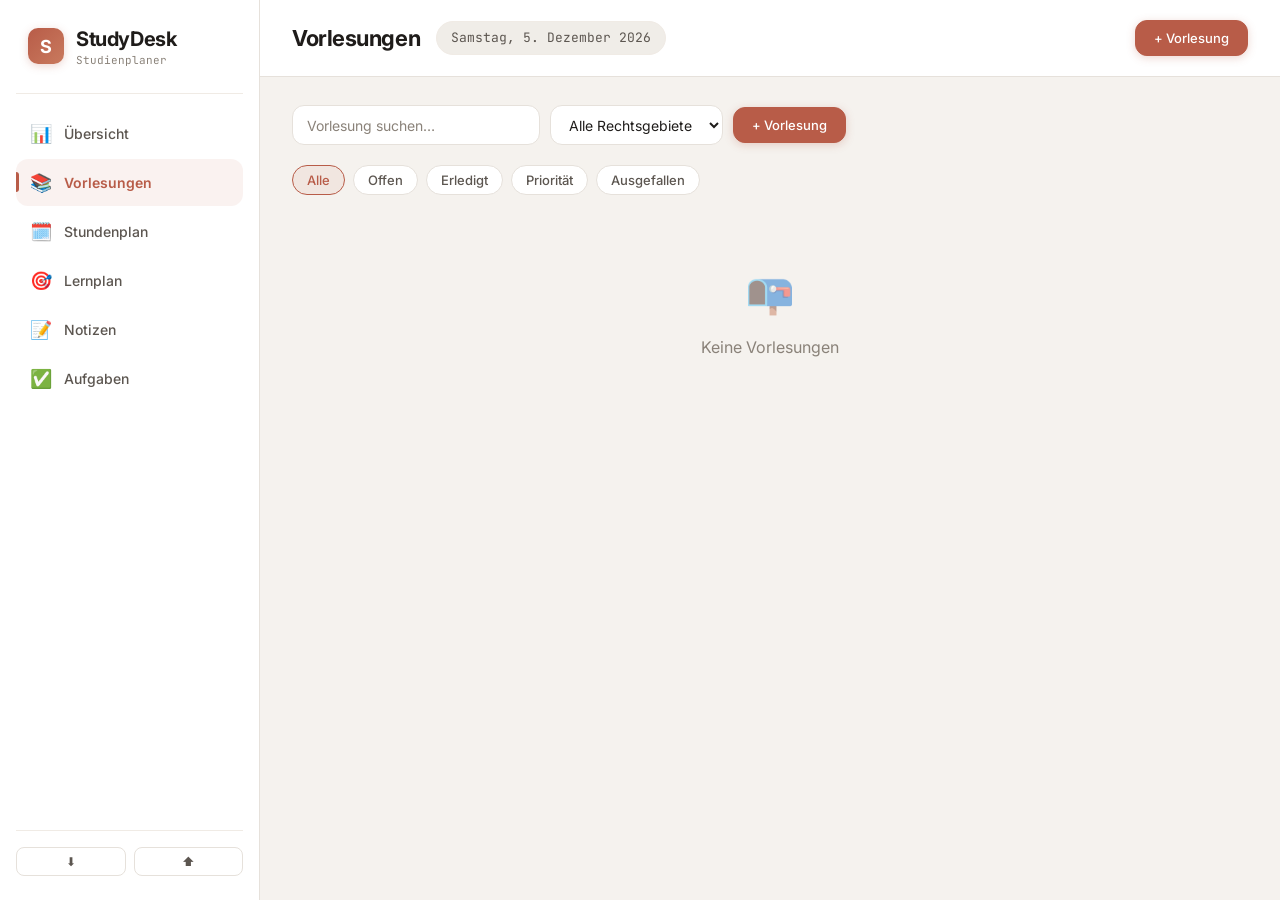
==== lectures.html @ dbd1fb2a "Agent Host changes for agents/split-html-files-for-subpages" ====
<!DOCTYPE html>
<html lang="de">
<head>
<meta charset="UTF-8">
<meta name="viewport" content="width=device-width, initial-scale=1.0">
<title>StudyDesk</title>
<link rel="stylesheet" href="styles.css">
<base target="_blank">
</head>
<body data-section="lectures">

<div class="app">
  <aside class="sidebar">
    <div class="sidebar-brand">
      <div class="brand-icon">S</div>
      <div><div class="brand-text">StudyDesk</div><div class="brand-sub">Studienplaner</div></div>
    </div>
    <nav class="nav-group">
      <a class="nav-item nav-link" data-section="dashboard" href="index.html" target="_self"><span class="nav-icon">📊</span>Übersicht</a>
      <a class="nav-item nav-link active" data-section="lectures" href="lectures.html" target="_self"><span class="nav-icon">📚</span>Vorlesungen</a>
      <a class="nav-item nav-link" data-section="schedule" href="schedule.html" target="_self"><span class="nav-icon">🗓️</span>Stundenplan</a>
      <a class="nav-item nav-link" data-section="lernplan" href="lernplan.html" target="_self"><span class="nav-icon">🎯</span>Lernplan</a>
      <a class="nav-item nav-link" data-section="notes" href="notes.html" target="_self"><span class="nav-icon">📝</span>Notizen</a>
      <a class="nav-item nav-link" data-section="todos" href="todos.html" target="_self"><span class="nav-icon">✅</span>Aufgaben</a>
    </nav>
    <div class="sidebar-footer">
      <button class="btn btn-icon small" onclick="exportData()" title="Exportieren">⬇</button>
      <button class="btn btn-icon small" onclick="openImportModal()" title="Importieren">⬆</button>
    </div>
  </aside>
  <div class="main">
    <header class="topbar">
      <div class="topbar-left">
        <h1 class="page-title" id="page-title">Vorlesungen</h1>
        <span class="date-chip" id="date-display"></span>
      </div>
      <div class="topbar-actions">
        <button class="btn primary" id="topbar-action-btn" onclick="triggerTopAction()">+ Neu</button>
      </div>
    </header>
    <div class="content">
      <div class="section active" id="sec-lectures">
        <div class="toolbar">
          <input type="text" id="lec-search" placeholder="Vorlesung suchen…" oninput="renderLectures()">
          <select id="lec-filter-subject" onchange="renderLectures()"><option value="">Alle Rechtsgebiete</option></select>
          <button class="btn primary" onclick="openLecModal()">+ Vorlesung</button>
        </div>
        <div class="filter-row">
          <button class="chip active" data-lf="all" onclick="setLecFilter(this,'all')">Alle</button>
          <button class="chip" data-lf="todo" onclick="setLecFilter(this,'todo')">Offen</button>
          <button class="chip" data-lf="done" onclick="setLecFilter(this,'done')">Erledigt</button>
          <button class="chip" data-lf="prio" onclick="setLecFilter(this,'prio')">Priorität</button>
          <button class="chip" data-lf="cancelled" onclick="setLecFilter(this,'cancelled')">Ausgefallen</button>
        </div>
        <div id="lecture-list"></div>
      </div>

    </div>
  </div>
</div>
<div class="mobile-nav">
  <a class="nav-item nav-link" data-section="dashboard" href="index.html" target="_self">📊</a>
  <a class="nav-item nav-link active" data-section="lectures" href="lectures.html" target="_self">📚</a>
  <a class="nav-item nav-link" data-section="schedule" href="schedule.html" target="_self">🗓️</a>
  <a class="nav-item nav-link" data-section="lernplan" href="lernplan.html" target="_self">🎯</a>
  <a class="nav-item nav-link" data-section="notes" href="notes.html" target="_self">📝</a>
  <a class="nav-item nav-link" data-section="todos" href="todos.html" target="_self">✅</a>
</div>
<div class="modal-bg" id="lec-modal">
  <div class="modal">
    <h2 id="lec-modal-title">Vorlesung hinzufügen</h2>
    <label>Rechtsgebiet / Fach</label>
    <input type="text" id="lec-m-subject" list="subject-datalist" autocomplete="off" placeholder="z.B. BGB AT">
    <datalist id="subject-datalist"></datalist>
    <label>Datum</label>
    <input type="date" id="lec-m-date">
    <label>Link</label>
    <input type="text" id="lec-m-link" placeholder="https://…">
    <label>Notiz</label>
    <textarea id="lec-m-note" rows="2" placeholder="Interne Notiz…"></textarea>
    <label class="checkbox-label"><input type="checkbox" id="lec-m-prio"> ⭐ Als Priorität markieren</label>
    <label class="checkbox-label"><input type="checkbox" id="lec-m-cancelled"> 🚫 Als ausgefallen markieren</label>
    <div class="modal-actions"><button class="btn" onclick="closeLecModal()">Abbrechen</button><button class="btn primary" onclick="saveLec()">Speichern</button></div>
  </div>
</div>
<div class="modal-bg" id="detail-modal">
  <div class="modal">
    <h2 id="detail-title">📘 Details</h2>
    <div id="detail-content"></div>
    <div class="modal-actions" id="detail-modal-actions"><button class="btn" onclick="closeDetailModal()">Schließen</button></div>
  </div>
</div>
<div class="modal-bg" id="schedule-modal">
  <div class="modal">
    <h2>Stundenplan – Regelmäßiger Termin</h2>
    <label>Rechtsgebiet</label>
    <input type="text" id="sched-subject" placeholder="z.B. BGB AT">
    <label>Wochentag</label>
    <select id="sched-day"><option>Montag</option><option>Dienstag</option><option>Mittwoch</option><option>Donnerstag</option><option>Freitag</option><option>Samstag</option><option>Sonntag</option></select>
    <label>Zeitraum (Start – Ende)</label>
    <div class="flex items-center gap-2"><input type="date" id="sched-start"><span class="text-muted">bis</span><input type="date" id="sched-end"></div>
    <label>Uhrzeit (optional)</label>
    <input type="text" id="sched-time" placeholder="10:00 – 12:00">
    <div class="modal-actions"><button class="btn" onclick="closeScheduleModal()">Abbrechen</button><button class="btn primary" onclick="saveScheduleEntry()">Speichern</button></div>
  </div>
</div>
<div class="modal-bg" id="block-modal">
  <div class="modal">
    <h2 id="block-modal-title">Lernblock bearbeiten</h2>
    <label>Name</label><input id="block-name" maxlength="100" placeholder="z. B. BGB AT nacharbeiten">
    <label>Beschreibung</label><textarea id="block-description" rows="3" placeholder="Was möchtest du in diesem Block erledigen?"></textarea>
    <div class="flex gap-2">
      <div style="flex:1"><label>Beginn</label><input type="time" id="block-start" min="06:00" max="23:30" step="1800"></div>
      <div style="flex:1"><label>Ende</label><input type="text" id="block-end" inputmode="numeric" placeholder="HH:MM (bis 24:00)"></div>
    </div>
    <label>Farbe</label><input type="color" id="block-color" class="lp-color-input" value="#f3d8cb">
    <label>Klasse (optional)</label><select id="block-class"><option value="">Keine Klasse</option></select>
    <div id="block-occurrence-actions" style="display:none;margin-top:14px;">
      <div class="text-muted" id="block-assignment" style="font-size:13px;margin-bottom:8px;"></div>
      <div class="flex gap-2">
        <button class="btn success" onclick="completeCurrentOccurrence()">✓ Lerneinheit erledigt</button>
        <button class="btn danger" onclick="missCurrentOccurrence()">↷ Nicht geschafft</button>
      </div>
    </div>
    <div class="modal-actions">
      <button class="btn danger" id="block-delete-btn" onclick="deleteCurrentBlock()">Löschen</button>
      <button class="btn" onclick="closeBlockModal()">Abbrechen</button>
      <button class="btn primary" onclick="saveBlock()">Speichern</button>
    </div>
  </div>
</div>
<div class="modal-bg" id="class-modal">
  <div class="modal" style="width:680px">
    <h2 id="class-modal-title">Klasse anlegen</h2>
    <label>Name der Klasse</label><input id="class-name" maxlength="100" placeholder="z. B. Jura-Rechtsgebiete">
    <label>Beschreibung</label><textarea id="class-description" rows="2" placeholder="Wiederkehrende Lernreihe beschreiben (optional)"></textarea>
    <label>Farbe</label><input type="color" id="class-color" class="lp-color-input" value="#f3d8cb">
    <label class="checkbox-label" style="margin-top:16px;"><input type="checkbox" id="class-loop"> Zyklus wiederholen, wenn alle Teilaufgaben durchlaufen sind</label>
    <div class="flex items-center justify-between" style="margin-top:20px;margin-bottom:8px;">
      <strong>Teilaufgaben</strong><button class="btn small" onclick="addClassTaskRow()">＋ Teilaufgabe</button>
    </div>
    <p class="text-muted" style="font-size:12px;margin-bottom:10px;">Die Reihenfolge in dieser Liste bestimmt, welche Teilaufgabe zuerst in deinen Lernblöcken erscheint.</p>
    <div id="class-task-editor"></div>
    <div class="modal-actions"><button class="btn danger" id="class-delete-btn" onclick="deleteCurrentClass()">Klasse löschen</button><button class="btn" onclick="closeClassModal()">Abbrechen</button><button class="btn primary" onclick="saveClass()">Speichern</button></div>
  </div>
</div>
<div class="modal-bg" id="import-modal">
  <div class="modal">
    <h2>⬆ Daten importieren</h2>
    <p class="text-muted" style="font-size:14px;margin-bottom:8px;">Achtung: Der Import überschreibt alle aktuellen Daten. Exportiere zuerst eine Sicherung.</p>
    <div class="import-drop" id="import-drop" onclick="document.getElementById('import-file-input').click()">
      <div style="font-size:32px;margin-bottom:8px;">📂</div>
      <div style="font-size:14px;">JSON-Datei hier ablegen oder klicken</div>
    </div>
    <input type="file" id="import-file-input" accept=".json" style="display:none" onchange="handleImportFile(this)">
    <div class="modal-actions"><button class="btn" onclick="closeImportModal()">Abbrechen</button></div>
  </div>
</div>
<div id="toast"></div>
<script src="app.js"></script>
</body>
</html>
---- styles.css ----
@import url('https://fonts.googleapis.com/css2?family=Inter:wght@300;400;500;600;700&family=JetBrains+Mono:wght@400;500&display=swap');
  :root {
    --bg:#f5f2ee; --surface:#ffffff; --surface-elevated:#faf9f7; --surface-hover:#f0ede8;
    --ink:#1f1c1a; --ink-secondary:#5c5650; --ink-tertiary:#8a8279;
    --accent:#b85c48; --accent-hover:#a34d3a; --accent-soft:rgba(184,92,72,0.08); --accent-soft-hover:rgba(184,92,72,0.14);
    --success:#5a8a5a; --success-soft:rgba(90,138,90,0.10); --warning:#c4943a;
    --danger:#b84a4a; --danger-soft:rgba(184,74,74,0.10);
    --border:#e6e1db; --border-light:#f0ebe5;
    --shadow-sm:0 1px 2px rgba(31,28,26,0.04),0 1px 3px rgba(31,28,26,0.02);
    --shadow:0 4px 12px rgba(31,28,26,0.06),0 1px 3px rgba(31,28,26,0.04);
    --shadow-lg:0 12px 32px rgba(31,28,26,0.10),0 4px 8px rgba(31,28,26,0.04);
    --shadow-xl:0 24px 48px rgba(31,28,26,0.14),0 8px 16px rgba(31,28,26,0.06);
    --radius-sm:8px; --radius:12px; --radius-lg:16px; --radius-xl:20px;
    --transition:all 0.2s cubic-bezier(0.4,0,0.2,1);
    --transition-slow:all 0.35s cubic-bezier(0.4,0,0.2,1);
  }
  *{box-sizing:border-box;margin:0;padding:0}
  body{font-family:'Inter',-apple-system,BlinkMacSystemFont,sans-serif;background:var(--bg);color:var(--ink);min-height:100vh;line-height:1.5;-webkit-font-smoothing:antialiased;overflow-x:hidden}
  .app{display:grid;grid-template-columns:260px 1fr;min-height:100vh}
  .sidebar{background:var(--surface);border-right:1px solid var(--border);display:flex;flex-direction:column;padding:24px 16px;position:sticky;top:0;height:100vh;z-index:50}
  .sidebar-brand{display:flex;align-items:center;gap:12px;padding:0 12px 24px;border-bottom:1px solid var(--border-light);margin-bottom:16px}
  .brand-icon{width:36px;height:36px;background:linear-gradient(135deg,var(--accent),#c97a5e);border-radius:10px;display:flex;align-items:center;justify-content:center;color:white;font-size:18px;font-weight:700;box-shadow:0 2px 8px rgba(184,92,72,0.25)}
  .brand-text{font-size:20px;font-weight:700;letter-spacing:-0.02em;color:var(--ink)}
  .brand-sub{font-size:11px;color:var(--ink-tertiary);font-family:'JetBrains Mono',monospace;margin-top:-2px}
  .nav-group{display:flex;flex-direction:column;gap:2px;flex:1}
  .nav-item{display:flex;align-items:center;gap:12px;padding:10px 14px;border-radius:var(--radius);border:none;background:transparent;color:var(--ink-secondary);font-size:14px;font-weight:500;cursor:pointer;font-family:inherit;transition:var(--transition);position:relative}
  .nav-link{text-decoration:none}
  .nav-item:hover{background:var(--surface-hover);color:var(--ink)}
  .nav-item.active{background:var(--accent-soft);color:var(--accent);font-weight:600}
  .nav-item.active::before{content:'';position:absolute;left:0;top:50%;transform:translateY(-50%);width:3px;height:20px;background:var(--accent);border-radius:0 3px 3px 0}
  .nav-icon{font-size:18px;width:22px;text-align:center}
  .sidebar-footer{padding-top:16px;border-top:1px solid var(--border-light);display:flex;gap:8px}
  .sidebar-footer .btn-icon{flex:1;justify-content:center;padding:8px;font-size:13px}
  .main{display:flex;flex-direction:column;min-height:100vh}
  .topbar{display:flex;align-items:center;justify-content:space-between;padding:20px 32px;background:var(--surface);border-bottom:1px solid var(--border);position:sticky;top:0;z-index:40}
  .topbar-left{display:flex;align-items:center;gap:16px}
  .page-title{font-size:22px;font-weight:700;letter-spacing:-0.02em}
  .date-chip{display:inline-flex;align-items:center;gap:6px;padding:6px 14px;background:var(--surface-hover);border-radius:999px;font-size:13px;color:var(--ink-secondary);font-family:'JetBrains Mono',monospace;border:1px solid var(--border-light)}
  .topbar-actions{display:flex;gap:10px;align-items:center}
  .content{padding:28px 32px 48px;flex:1;max-width:1200px}
  .btn{display:inline-flex;align-items:center;gap:8px;padding:9px 18px;border-radius:var(--radius);border:1px solid var(--border);background:var(--surface);color:var(--ink-secondary);font-size:13px;font-weight:500;cursor:pointer;font-family:inherit;transition:var(--transition);white-space:nowrap}
  .btn:hover{border-color:var(--ink-tertiary);color:var(--ink);transform:translateY(-1px);box-shadow:var(--shadow)}
  .btn:active{transform:translateY(0)}
  .btn.primary{background:var(--accent);border-color:var(--accent);color:white;box-shadow:0 2px 8px rgba(184,92,72,0.25)}
  .btn.primary:hover{background:var(--accent-hover);border-color:var(--accent-hover);box-shadow:0 4px 14px rgba(184,92,72,0.35)}
  .btn.ghost{background:transparent;border-color:transparent}
  .btn.ghost:hover{background:var(--surface-hover)}
  .btn.danger{color:var(--danger);border-color:rgba(184,74,74,0.3)}
  .btn.danger:hover{background:var(--danger-soft);border-color:var(--danger)}
  .btn.success{background:var(--success);border-color:var(--success);color:white}
  .btn.small{padding:6px 12px;font-size:12px;border-radius:var(--radius-sm)}
  .btn-icon{padding:8px;border-radius:var(--radius-sm);justify-content:center;min-width:36px}
  .card{background:var(--surface);border:1px solid var(--border);border-radius:var(--radius-lg);padding:24px;box-shadow:var(--shadow-sm);transition:var(--transition)}
  .card:hover{box-shadow:var(--shadow)}
  .card-header{display:flex;align-items:center;justify-content:space-between;margin-bottom:16px}
  .card-title{font-size:13px;font-weight:600;text-transform:uppercase;letter-spacing:0.06em;color:var(--ink-tertiary)}
  .stats-grid{display:grid;grid-template-columns:repeat(auto-fit,minmax(220px,1fr));gap:16px;margin-bottom:24px}
  .stat-card{background:var(--surface);border:1px solid var(--border);border-radius:var(--radius-lg);padding:22px;position:relative;overflow:hidden;transition:var(--transition)}
  .stat-card:hover{transform:translateY(-2px);box-shadow:var(--shadow)}
  .stat-card::after{content:'';position:absolute;top:0;left:0;right:0;height:3px;background:linear-gradient(90deg,var(--accent),#d4a08a);opacity:0.6}
  .stat-card.success::after{background:linear-gradient(90deg,var(--success),#8ab88a)}
  .stat-card.info::after{background:linear-gradient(90deg,#6b8f9e,#9ab8c4)}
  .stat-label{font-size:12px;color:var(--ink-tertiary);font-weight:500;margin-bottom:6px}
  .stat-value{font-size:32px;font-weight:700;letter-spacing:-0.02em;color:var(--ink)}
  .stat-sub{font-size:13px;color:var(--ink-secondary);margin-top:4px}
  .progress-track{background:var(--border-light);border-radius:999px;height:6px;margin-top:14px;overflow:hidden}
  .progress-fill{height:100%;border-radius:999px;background:linear-gradient(90deg,var(--accent),#d4a08a);transition:width 0.5s cubic-bezier(0.4,0,0.2,1)}
  .toolbar{display:flex;gap:10px;margin-bottom:20px;align-items:center;flex-wrap:wrap}
  .toolbar input,.toolbar select{background:var(--surface);border:1px solid var(--border);border-radius:var(--radius);padding:9px 14px;color:var(--ink);font-size:14px;font-family:inherit;outline:none;min-height:40px;transition:var(--transition)}
  .toolbar input:focus,.toolbar select:focus{border-color:var(--accent);box-shadow:0 0 0 3px var(--accent-soft)}
  .toolbar input::placeholder{color:var(--ink-tertiary)}
  .filter-row{display:flex;gap:8px;margin-bottom:20px;flex-wrap:wrap}
  .chip{padding:6px 14px;border-radius:999px;border:1px solid var(--border);background:var(--surface);color:var(--ink-secondary);font-size:13px;cursor:pointer;font-family:inherit;font-weight:500;transition:var(--transition)}
  .chip:hover{border-color:var(--ink-tertiary);color:var(--ink)}
  .chip.active{background:var(--accent-soft);border-color:var(--accent);color:var(--accent)}
  .list-item{display:flex;align-items:flex-start;gap:14px;background:var(--surface);border:1px solid var(--border);border-radius:var(--radius);padding:16px 18px;margin-bottom:10px;transition:var(--transition);cursor:pointer;position:relative}
  .list-item:hover{border-color:var(--accent);transform:translateY(-1px);box-shadow:var(--shadow)}
  .list-item.done{background:var(--surface-elevated);opacity:0.75}
  .list-item.done .item-title{text-decoration:line-through;color:var(--ink-tertiary)}
  .list-item.cancelled{opacity:0.55;border-style:dashed}
  .list-item.cancelled::after{content:'AUSGEFALLEN';position:absolute;top:14px;right:18px;padding:3px 10px;border:1px solid rgba(184,74,74,0.25);border-radius:999px;color:var(--danger);font-size:10px;font-weight:600;letter-spacing:0.08em;font-family:'JetBrains Mono',monospace;transform:rotate(-6deg);background:var(--danger-soft)}
  .item-check{width:22px;height:22px;border:2px solid var(--border);border-radius:50%;cursor:pointer;display:inline-flex;align-items:center;justify-content:center;flex-shrink:0;margin-top:2px;transition:var(--transition)}
  .item-check:hover{border-color:var(--accent)}
  .item-check.checked{background:var(--accent);border-color:var(--accent);box-shadow:0 2px 6px rgba(184,92,72,0.3)}
  .item-check.checked::after{content:'';width:5px;height:9px;border:solid white;border-width:0 2px 2px 0;transform:rotate(45deg) translateY(-1px)}
  .item-body{flex:1;min-width:0}
  .item-title{font-size:15px;font-weight:600;color:var(--ink);margin-bottom:3px}
  .item-meta{font-size:12px;color:var(--ink-tertiary);font-family:'JetBrains Mono',monospace}
  .item-tags{display:flex;gap:6px;margin-top:8px;flex-wrap:wrap}
  .tag{padding:3px 10px;border-radius:999px;background:var(--surface-hover);border:1px solid var(--border);font-size:11px;color:var(--ink-secondary);font-weight:500;font-family:'JetBrains Mono',monospace}
  .tag.accent{background:var(--accent-soft);border-color:rgba(184,92,72,0.2);color:var(--accent)}
  .tag.success{background:var(--success-soft);border-color:rgba(90,138,90,0.2);color:var(--success)}
  .tag.danger{background:var(--danger-soft);border-color:rgba(184,74,74,0.2);color:var(--danger)}
  .item-actions{display:flex;gap:6px;opacity:0;transition:opacity 0.15s ease}
  .list-item:hover .item-actions{opacity:1}
  .schedule-grid{display:flex;gap:14px;overflow-x:auto;padding-bottom:8px;scrollbar-width:thin;scrollbar-color:var(--border) transparent}
  .schedule-grid::-webkit-scrollbar{height:6px}
  .schedule-grid::-webkit-scrollbar-thumb{background:var(--border);border-radius:3px}
  .schedule-day{min-width:230px;flex:1;background:var(--surface);border:1px solid var(--border);border-radius:var(--radius-lg);padding:16px;transition:var(--transition)}
  .schedule-day:hover{box-shadow:var(--shadow)}
  .schedule-day h4{font-size:14px;font-weight:600;color:var(--ink);margin-bottom:12px;padding-bottom:10px;border-bottom:1px solid var(--border-light);display:flex;justify-content:space-between;align-items:center}
  .schedule-day h4 .day-date{font-size:11px;color:var(--ink-tertiary);font-weight:500;font-family:'JetBrains Mono',monospace}
  .schedule-slot{background:var(--surface-elevated);margin-bottom:8px;padding:12px 14px;border-radius:var(--radius);font-size:13px;border-left:3px solid var(--accent);cursor:grab;transition:var(--transition);position:relative}
  .schedule-slot:hover{transform:translateY(-1px);box-shadow:var(--shadow-sm)}
  .schedule-slot .slot-time{font-size:11px;color:var(--ink-tertiary);font-family:'JetBrains Mono',monospace;margin-bottom:2px}
  .schedule-slot .slot-subject{font-weight:600}
  .schedule-slot .slot-meta{display:flex;justify-content:space-between;align-items:center;margin-top:4px}
  .schedule-empty{color:var(--ink-tertiary);font-size:12px;padding:12px 0;text-align:center}
  .drop-target{border:1.5px dashed var(--border);border-radius:var(--radius);padding:10px;margin-top:4px;text-align:center;color:var(--ink-tertiary);font-size:12px;transition:var(--transition)}
  .drop-target.active{border-color:var(--accent);background:var(--accent-soft);color:var(--accent)}
  .week-slot{background:var(--surface-elevated);margin-bottom:8px;padding:12px 14px;border-radius:var(--radius);font-size:13px;border-left:3px solid var(--accent);cursor:pointer;transition:var(--transition);position:relative}
  .week-slot:hover{transform:translateY(-1px);box-shadow:var(--shadow-sm);border-left-color:var(--accent-hover)}
  .week-slot.type-klausur{border-left-color:var(--danger)}
  .week-slot.type-karteikarten{border-left-color:var(--success)}
  .week-slot.type-frei{border-left-color:var(--ink-tertiary)}
  .week-slot.slot-done{opacity:0.55}
  .week-slot.slot-done .slot-label{text-decoration:line-through}
  .week-slot .slot-shifted-badge{position:absolute;top:8px;right:8px;font-size:10px;color:var(--warning);font-weight:600}
  .lp-toolbar{display:flex;gap:8px;align-items:center;flex-wrap:wrap;margin-bottom:16px}
  .lp-calendar-scroll{overflow:auto;border:1px solid var(--border);border-radius:var(--radius-lg);background:var(--surface);max-height:calc(100vh - 260px);min-height:500px}
  .lp-calendar{display:grid;grid-template-columns:62px repeat(7,minmax(125px,1fr));grid-template-rows:auto 720px;min-width:1050px;position:relative}
  .lp-calendar-head{grid-row:1;position:sticky;top:0;z-index:8;background:var(--surface);border-bottom:1px solid var(--border);height:58px;display:flex;flex-direction:column;justify-content:center;align-items:center;font-size:12px;font-weight:600}
  .lp-calendar-head.today{color:var(--accent)}
  .lp-calendar-head small{font-size:10px;font-family:'JetBrains Mono',monospace;color:var(--ink-tertiary);font-weight:400}
  .lp-time-axis{grid-column:1;grid-row:2;position:relative;background:var(--surface);border-right:1px solid var(--border);height:720px;width:62px;padding-left:8px;box-sizing:border-box;overflow:hidden}
  .lp-hour-label{position:absolute;left:8px;right:auto;top:0;transform:translateY(-50%);font:10px 'JetBrains Mono',monospace;color:var(--ink-tertiary);text-align:left;white-space:nowrap}
  .lp-day-column{grid-row:2;position:relative;height:720px;border-right:1px solid var(--border-light);background:repeating-linear-gradient(to bottom,transparent 0,transparent 29px,var(--border-light) 29px,var(--border-light) 30px,transparent 30px,transparent 59px,var(--border) 59px,var(--border) 60px);overflow-y:auto;overflow-x:hidden;scrollbar-width:thin;scrollbar-gutter:stable both-edges;padding-right:2px}
  .lp-day-column:last-child{border-right:0}
  .lp-day-column.today{background-color:rgba(184,92,72,0.018)}
  .lp-calendar-head:first-child{z-index:10}
  .lp-block{position:absolute;left:4px;right:4px;z-index:2;border-radius:8px;border:1px solid rgba(31,28,26,0.12);padding:3px 5px 4px;overflow-y:auto;overflow-x:hidden;scrollbar-width:thin;color:var(--ink);font-size:8.4px;line-height:1.08;cursor:grab;box-shadow:0 1px 3px rgba(31,28,26,0.08);touch-action:none;user-select:none;display:flex;flex-direction:column;gap:0;overscroll-behavior:contain;min-height:26px;max-height:100%}
  .lp-block:hover{z-index:4;box-shadow:var(--shadow)}
  .lp-block.done{opacity:.58}
  .lp-block-title{font-size:10.5px;font-weight:700;padding-right:4px;flex-shrink:0;line-height:1.18}
  .lp-block-time{font:8.5px 'JetBrains Mono',monospace;color:rgba(31,28,26,.7);margin:1px 0;flex-shrink:0}
  .lp-block-description{font-size:8.1px;color:rgba(31,28,26,.78);white-space:pre-wrap;flex-shrink:0;line-height:1.15}
  .lp-block-task{font-size:8.5px;font-weight:600;margin-top:1px;flex-shrink:0;word-break:break-word;line-height:1.15}
  .lp-block-actions{display:flex;gap:3px;margin-top:2px;flex-shrink:0;flex-wrap:wrap}
  .lp-block-actions button{border:1px solid rgba(31,28,26,.2);border-radius:5px;background:rgba(255,255,255,.68);font-family:inherit;font-size:10px;padding:2px 5px;cursor:pointer}
  .lp-resize-handle{position:absolute;bottom:0;left:0;right:0;height:9px;cursor:ns-resize;background:linear-gradient(transparent,rgba(31,28,26,.14))}
  .lp-resize-handle.top{top:0;bottom:auto;cursor:ns-resize;background:linear-gradient(rgba(31,28,26,.14),transparent)}
  .lp-now-line{position:absolute;left:0;right:0;z-index:5;border-top:2px solid #d23b3b;pointer-events:none}
  .lp-now-line::before{content:'';position:absolute;width:8px;height:8px;border-radius:50%;background:#d23b3b;left:-4px;top:-5px}
  .lp-selection{position:absolute;left:2px;right:2px;border:2px dashed var(--accent);background:var(--accent-soft);border-radius:6px;z-index:6;pointer-events:none}
  .lp-block-preview{position:absolute;left:4px;right:4px;z-index:7;border-radius:8px;border:2px dashed rgba(31,28,26,0.35);background:rgba(255,255,255,0.28);box-shadow:0 8px 20px rgba(31,28,26,0.12);pointer-events:none;opacity:0.9}
  .lp-calendar.adding{cursor:crosshair}
  .lp-class-card{background:var(--surface);border:1px solid var(--border);border-left:4px solid var(--accent);border-radius:var(--radius);padding:16px;margin-bottom:12px}
  .lp-class-head{display:flex;justify-content:space-between;gap:12px;align-items:flex-start}
  .lp-task-row{display:flex;gap:8px;align-items:center;margin:8px 0}
  .lp-task-row input:first-child{flex:1}
  .lp-color-input{height:42px!important;padding:4px!important;width:64px!important}
  .lp-create-hint{color:var(--accent);font-size:12px;font-weight:600}
  .lp-empty{padding:36px 18px;text-align:center;color:var(--ink-tertiary)}
  @media(max-width:920px){.lp-calendar-scroll{max-height:calc(100vh - 300px)}.lp-class-head{flex-direction:column}}
  .queue-item{display:flex;align-items:center;gap:16px;background:var(--surface);border:1px solid var(--border);border-radius:var(--radius);padding:16px 18px;margin-bottom:10px;cursor:grab;transition:var(--transition)}
  .queue-item:hover{box-shadow:var(--shadow);border-color:var(--accent)}
  .queue-item.active-item{border-color:var(--accent);background:var(--accent-soft)}
  .queue-pos{font-family:'JetBrains Mono',monospace;font-size:13px;color:var(--ink-tertiary);width:28px;text-align:center;font-weight:600}
  .queue-info{flex:1}
  .queue-subject{font-size:15px;font-weight:600;color:var(--ink)}
  .queue-units{font-size:12px;color:var(--ink-tertiary);font-family:'JetBrains Mono',monospace;margin-top:2px}
  .queue-progress-outer{background:var(--border-light);border-radius:999px;height:6px;margin-top:10px;width:min(260px,100%);overflow:hidden}
  .queue-progress-inner{height:6px;border-radius:999px;background:linear-gradient(90deg,var(--accent),#d4a08a);transition:width 0.5s cubic-bezier(0.4,0,0.2,1)}
  .notes-layout{display:grid;grid-template-columns:300px 1fr;gap:20px;min-height:520px}
  .notes-sidebar{background:var(--surface);border:1px solid var(--border);border-radius:var(--radius-lg);overflow:hidden;display:flex;flex-direction:column}
  .notes-sidebar-header{padding:14px 18px;border-bottom:1px solid var(--border-light);font-size:12px;font-weight:600;text-transform:uppercase;color:var(--ink-tertiary);letter-spacing:0.06em}
  .note-list-item{padding:14px 18px;border-bottom:1px solid var(--border-light);cursor:pointer;transition:var(--transition)}
  .note-list-item:hover{background:var(--surface-hover)}
  .note-list-item.active{background:var(--accent-soft);border-left:3px solid var(--accent);padding-left:15px}
  .note-list-title{font-size:14px;font-weight:500;color:var(--ink)}
  .note-list-date{font-size:11px;color:var(--ink-tertiary);margin-top:2px;font-family:'JetBrains Mono',monospace}
  .note-editor{background:var(--surface);border:1px solid var(--border);border-radius:var(--radius-lg);display:flex;flex-direction:column;overflow:hidden}
  .note-editor-toolbar{padding:14px 20px;border-bottom:1px solid var(--border-light);display:flex;justify-content:space-between;align-items:center}
  .note-title-input{background:transparent;border:none;color:var(--ink);font-size:22px;font-weight:700;padding:20px 24px 8px;outline:none;width:100%;font-family:inherit;letter-spacing:-0.01em}
  .note-title-input::placeholder{color:var(--ink-tertiary)}
  .note-textarea{background:transparent;border:none;color:var(--ink);font-size:15px;padding:12px 24px 20px;outline:none;line-height:1.7;resize:vertical;min-height:320px;width:100%;font-family:inherit}
  .note-textarea::placeholder{color:var(--ink-tertiary)}
  .research-tags-bar{padding:10px 24px 16px;display:flex;gap:8px;flex-wrap:wrap;border-top:1px solid var(--border-light);align-items:center}
  .modal-bg{position:fixed;inset:0;background:rgba(31,28,26,0.5);backdrop-filter:blur(8px);display:flex;align-items:center;justify-content:center;z-index:100;padding:24px;opacity:0;pointer-events:none;transition:opacity 0.25s ease}
  .modal-bg.show{opacity:1;pointer-events:all}
  .modal{background:var(--surface);border:1px solid var(--border);border-radius:var(--radius-xl);padding:28px 32px;width:560px;max-width:100%;max-height:88vh;overflow-y:auto;box-shadow:var(--shadow-xl);transform:translateY(12px) scale(0.98);transition:transform 0.3s cubic-bezier(0.34,1.56,0.64,1)}
  .modal-bg.show .modal{transform:translateY(0) scale(1)}
  .modal h2{font-size:20px;font-weight:700;margin-bottom:20px;color:var(--ink);letter-spacing:-0.01em}
  .modal label{display:block;font-size:12px;color:var(--ink-tertiary);text-transform:uppercase;letter-spacing:0.06em;margin-bottom:6px;margin-top:16px;font-weight:600}
  .modal input,.modal select,.modal textarea{width:100%;background:var(--surface-elevated);border:1px solid var(--border);border-radius:var(--radius);padding:10px 14px;color:var(--ink);font-size:14px;font-family:inherit;outline:none;transition:var(--transition)}
  .modal input:focus,.modal select:focus,.modal textarea:focus{border-color:var(--accent);box-shadow:0 0 0 3px var(--accent-soft)}
  .modal input[type="checkbox"]{width:auto}
  .modal-actions{display:flex;gap:10px;justify-content:flex-end;margin-top:28px}
  .modal .checkbox-label{display:flex;align-items:center;gap:10px;margin-top:12px;cursor:pointer;font-size:14px;color:var(--ink-secondary);text-transform:none;letter-spacing:normal;font-weight:400}
  .guide-grid{display:grid;grid-template-columns:repeat(auto-fit,minmax(240px,1fr));gap:14px;margin-bottom:24px}
  .guide-step{background:var(--surface);border:1px solid var(--border);border-radius:var(--radius);padding:18px;transition:var(--transition)}
  .guide-step:hover{box-shadow:var(--shadow);border-color:var(--accent)}
  .guide-step strong{display:block;margin-bottom:6px;color:var(--accent);font-size:14px}
  .guide-step small{color:var(--ink-secondary);line-height:1.5;font-size:13px}
  .empty-state{text-align:center;padding:48px 20px;color:var(--ink-tertiary)}
  .empty-state-icon{font-size:40px;margin-bottom:12px;opacity:0.5}
  #toast{position:fixed;bottom:28px;right:28px;background:var(--ink);color:white;border-radius:var(--radius);padding:12px 20px;z-index:200;font-size:13px;font-weight:500;box-shadow:var(--shadow-lg);transform:translateY(20px);opacity:0;transition:all 0.3s cubic-bezier(0.34,1.56,0.64,1);pointer-events:none}
  #toast.show{transform:translateY(0);opacity:1}
  .section{display:none;animation:fadeIn 0.3s ease}
  .section.active{display:block}
  @keyframes fadeIn{from{opacity:0;transform:translateY(8px)}to{opacity:1;transform:translateY(0)}}
  .import-drop{border:2px dashed var(--border);border-radius:var(--radius-lg);padding:32px;text-align:center;color:var(--ink-tertiary);cursor:pointer;margin-top:16px;transition:var(--transition);background:var(--surface-elevated)}
  .import-drop:hover{border-color:var(--accent);color:var(--accent);background:var(--accent-soft)}
  .detail-row{margin-bottom:16px}
  .detail-label{color:var(--ink-tertiary);font-size:11px;font-weight:600;text-transform:uppercase;letter-spacing:0.06em;margin-bottom:6px}
  .detail-value{font-size:15px;color:var(--ink)}
  .detail-box{background:var(--surface-elevated);padding:14px;border-radius:var(--radius);border:1px solid var(--border-light);font-size:14px;line-height:1.6}
  @media(max-width:920px){.app{grid-template-columns:1fr}.sidebar{display:none}.mobile-nav{display:flex!important;position:fixed;bottom:0;left:0;right:0;background:var(--surface);border-top:1px solid var(--border);padding:8px;z-index:100;justify-content:space-around}.content{padding:20px 16px 80px}.notes-layout{grid-template-columns:1fr}.stats-grid{grid-template-columns:1fr}.topbar{padding:16px}}
  @media(min-width:921px){.mobile-nav{display:none!important}}
  ::-webkit-scrollbar{width:8px;height:8px}
  ::-webkit-scrollbar-track{background:transparent}
  ::-webkit-scrollbar-thumb{background:var(--border);border-radius:4px}
  ::-webkit-scrollbar-thumb:hover{background:var(--ink-tertiary)}
  .text-muted{color:var(--ink-tertiary)}.text-accent{color:var(--accent)}.text-success{color:var(--success)}.text-danger{color:var(--danger)}
  .mb-4{margin-bottom:16px}.mt-4{margin-top:16px}.flex{display:flex}.items-center{align-items:center}.gap-2{gap:8px}.gap-3{gap:12px}.justify-between{justify-content:space-between}
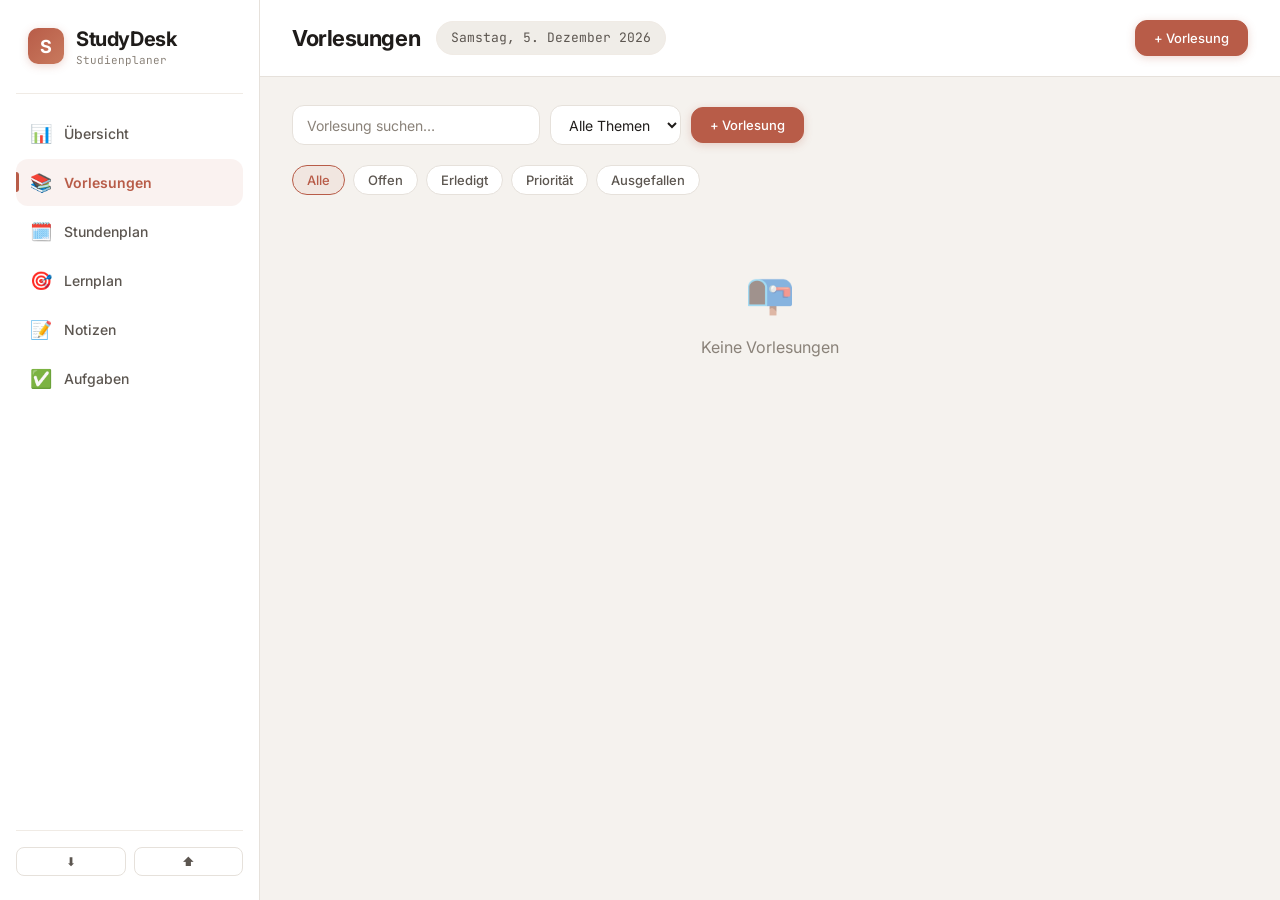
==== commit 47400395: "fixes" ====
--- a/lectures.html
+++ b/lectures.html
@@ -42,7 +42,7 @@
       <div class="section active" id="sec-lectures">
         <div class="toolbar">
           <input type="text" id="lec-search" placeholder="Vorlesung suchen…" oninput="renderLectures()">
-          <select id="lec-filter-subject" onchange="renderLectures()"><option value="">Alle Rechtsgebiete</option></select>
+          <select id="lec-filter-subject" onchange="renderLectures()"><option value="">Alle Themen</option></select>
           <button class="btn primary" onclick="openLecModal()">+ Vorlesung</button>
         </div>
         <div class="filter-row">
@@ -69,8 +69,8 @@
 <div class="modal-bg" id="lec-modal">
   <div class="modal">
     <h2 id="lec-modal-title">Vorlesung hinzufügen</h2>
-    <label>Rechtsgebiet / Fach</label>
-    <input type="text" id="lec-m-subject" list="subject-datalist" autocomplete="off" placeholder="z.B. BGB AT">
+    <label>Thema / Vorlesung</label>
+    <input type="text" id="lec-m-subject" list="subject-datalist" autocomplete="off" placeholder="z. B. Biologie 1">
     <datalist id="subject-datalist"></datalist>
     <label>Datum</label>
     <input type="date" id="lec-m-date">
@@ -93,8 +93,8 @@
 <div class="modal-bg" id="schedule-modal">
   <div class="modal">
     <h2>Stundenplan – Regelmäßiger Termin</h2>
-    <label>Rechtsgebiet</label>
-    <input type="text" id="sched-subject" placeholder="z.B. BGB AT">
+    <label>Vorlesung / Thema</label>
+    <input type="text" id="sched-subject" placeholder="z. B. Biologie 1">
     <label>Wochentag</label>
     <select id="sched-day"><option>Montag</option><option>Dienstag</option><option>Mittwoch</option><option>Donnerstag</option><option>Freitag</option><option>Samstag</option><option>Sonntag</option></select>
     <label>Zeitraum (Start – Ende)</label>
@@ -107,7 +107,7 @@
 <div class="modal-bg" id="block-modal">
   <div class="modal">
     <h2 id="block-modal-title">Lernblock bearbeiten</h2>
-    <label>Name</label><input id="block-name" maxlength="100" placeholder="z. B. BGB AT nacharbeiten">
+    <label>Name</label><input id="block-name" maxlength="100" placeholder="z. B. Vorlesung nacharbeiten">
     <label>Beschreibung</label><textarea id="block-description" rows="3" placeholder="Was möchtest du in diesem Block erledigen?"></textarea>
     <div class="flex gap-2">
       <div style="flex:1"><label>Beginn</label><input type="time" id="block-start" min="06:00" max="23:30" step="1800"></div>
@@ -132,7 +132,7 @@
 <div class="modal-bg" id="class-modal">
   <div class="modal" style="width:680px">
     <h2 id="class-modal-title">Klasse anlegen</h2>
-    <label>Name der Klasse</label><input id="class-name" maxlength="100" placeholder="z. B. Jura-Rechtsgebiete">
+    <label>Name der Klasse</label><input id="class-name" maxlength="100" placeholder="z. B. Biologie-Grundlagen">
     <label>Beschreibung</label><textarea id="class-description" rows="2" placeholder="Wiederkehrende Lernreihe beschreiben (optional)"></textarea>
     <label>Farbe</label><input type="color" id="class-color" class="lp-color-input" value="#f3d8cb">
     <label class="checkbox-label" style="margin-top:16px;"><input type="checkbox" id="class-loop"> Zyklus wiederholen, wenn alle Teilaufgaben durchlaufen sind</label>
--- a/styles.css
+++ b/styles.css
@@ -55,6 +55,31 @@
   .card-header{display:flex;align-items:center;justify-content:space-between;margin-bottom:16px}
   .card-title{font-size:13px;font-weight:600;text-transform:uppercase;letter-spacing:0.06em;color:var(--ink-tertiary)}
   .stats-grid{display:grid;grid-template-columns:repeat(auto-fit,minmax(220px,1fr));gap:16px;margin-bottom:24px}
+  .dashboard-layout{display:grid;grid-template-columns:minmax(0,1fr) minmax(310px,370px);gap:20px;align-items:start}
+  .dashboard-main{min-width:0}
+  .dash-plan-card{position:sticky;top:96px;min-width:0}
+  .dash-plan-scroll{max-height:calc(100vh - 190px);min-height:320px;overflow:auto;border:1px solid var(--border);border-radius:var(--radius);background:var(--surface)}
+  .dash-day-calendar{display:grid;grid-template-columns:48px minmax(0,1fr);grid-template-rows:auto 720px;min-width:280px}
+  .dash-day-head{grid-column:1/-1;position:sticky;top:0;z-index:8;background:var(--surface);border-bottom:1px solid var(--border);padding:10px 12px;font-size:12px;font-weight:600;color:var(--ink-secondary)}
+  .dash-time-axis{grid-column:1;grid-row:2;position:relative;height:720px;overflow:hidden;border-right:1px solid var(--border);background:var(--surface)}
+  .dash-hour-label{position:absolute;left:4px;transform:translateY(-50%);font:9px 'JetBrains Mono',monospace;color:var(--ink-tertiary)}
+  .dash-day-column{grid-column:2;grid-row:2;position:relative;height:720px;overflow:hidden;background:repeating-linear-gradient(to bottom,transparent 0,transparent 29px,var(--border-light) 29px,var(--border-light) 30px,transparent 30px,transparent 59px,var(--border) 59px,var(--border) 60px)}
+  .dash-plan-block{position:absolute;left:4px;right:4px;z-index:2;overflow:hidden;padding:3px 5px;border:1px solid rgba(31,28,26,.14);border-radius:6px;color:var(--ink);font-size:9px;line-height:1.1;box-shadow:0 1px 3px rgba(31,28,26,.08)}
+  .dash-plan-block.done{opacity:.58}
+  .dash-plan-block.done .dash-plan-title{text-decoration:line-through}
+  .dash-plan-block.missed{border-style:dashed;filter:saturate(.65)}
+  .dash-plan-header{display:flex;align-items:center;justify-content:space-between;gap:2px}
+  .dash-plan-title{min-width:0;flex:1;font-size:10px;font-weight:700;white-space:nowrap;overflow:hidden;text-overflow:ellipsis}
+  .dash-plan-time{font:8px 'JetBrains Mono',monospace;color:rgba(31,28,26,.75)}
+  .dash-plan-task{white-space:nowrap;overflow:hidden;text-overflow:ellipsis}
+  .dash-plan-actions{display:flex;gap:2px;flex:0 0 auto}
+  .dash-plan-actions button{width:15px;height:14px;border:1px solid rgba(31,28,26,.25);border-radius:4px;background:rgba(255,255,255,.78);font-family:inherit;font-size:9px;line-height:1;padding:0;cursor:pointer}
+  .dash-plan-status{font-size:9px;font-weight:600;white-space:nowrap}
+  .dash-plan-status.done{color:var(--success)}
+  .dash-plan-status.missed{color:var(--danger)}
+  .dash-plan-empty{position:absolute;top:12px;left:8px;right:8px;text-align:center;color:var(--ink-tertiary);font-size:11px}
+  .dash-now-line{position:absolute;left:0;right:0;z-index:5;border-top:2px solid #d23b3b;pointer-events:none}
+  .dash-now-line::before{content:'';position:absolute;width:8px;height:8px;border-radius:50%;background:#d23b3b;left:-4px;top:-5px}
   .stat-card{background:var(--surface);border:1px solid var(--border);border-radius:var(--radius-lg);padding:22px;position:relative;overflow:hidden;transition:var(--transition)}
   .stat-card:hover{transform:translateY(-2px);box-shadow:var(--shadow)}
   .stat-card::after{content:'';position:absolute;top:0;left:0;right:0;height:3px;background:linear-gradient(90deg,var(--accent),#d4a08a);opacity:0.6}
@@ -205,6 +230,7 @@
   .detail-label{color:var(--ink-tertiary);font-size:11px;font-weight:600;text-transform:uppercase;letter-spacing:0.06em;margin-bottom:6px}
   .detail-value{font-size:15px;color:var(--ink)}
   .detail-box{background:var(--surface-elevated);padding:14px;border-radius:var(--radius);border:1px solid var(--border-light);font-size:14px;line-height:1.6}
+  @media(max-width:1100px){.dashboard-layout{grid-template-columns:1fr}.dash-plan-card{position:static}.dash-plan-scroll{max-height:620px}}
   @media(max-width:920px){.app{grid-template-columns:1fr}.sidebar{display:none}.mobile-nav{display:flex!important;position:fixed;bottom:0;left:0;right:0;background:var(--surface);border-top:1px solid var(--border);padding:8px;z-index:100;justify-content:space-around}.content{padding:20px 16px 80px}.notes-layout{grid-template-columns:1fr}.stats-grid{grid-template-columns:1fr}.topbar{padding:16px}}
   @media(min-width:921px){.mobile-nav{display:none!important}}
   ::-webkit-scrollbar{width:8px;height:8px}
